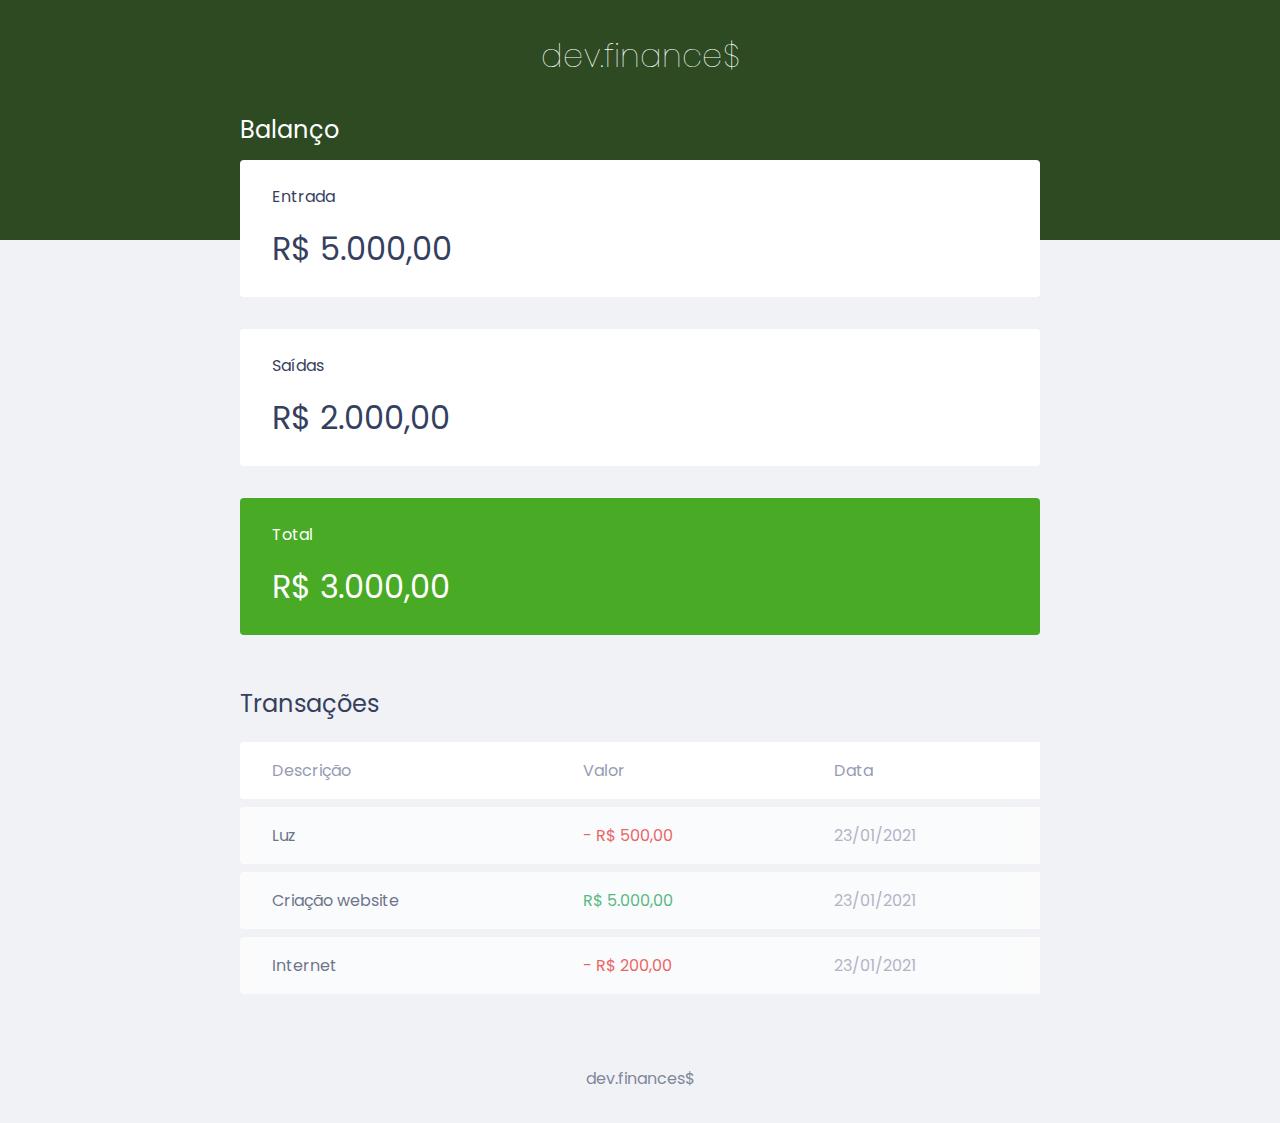
==== Edição01/index.html @ bace44fc "Inicio dos projetos ensinados do discover da rocketseat" ====
<!DOCTYPE html>
<html lang="pt-br">
<head>
    <meta charset="UTF-8">
    <meta http-equiv="X-UA-Compatible" content="IE=edge">
    <meta name="viewport" content="width=device-width, initial-scale=1.0">
    <title>dev.finances$</title>
    <link rel="stylesheet" href="styles.css">
    <link rel="preconnect" href="https://fonts.googleapis.com">
    <link rel="preconnect" href="https://fonts.gstatic.com" crossorigin>
    <link href="https://fonts.googleapis.com/css2?family=Poppins:ital,wght@0,100;0,400;0,700;1,100;1,400;1,700&display=swap" rel="stylesheet">
</head>
<body>
    <header>
        <h1 id="logo">dev.finance$</h1>
    </header>
   
    <main class="container">
        <section id="balance">
            <h2>Balanço</h2>
            <div class="card">
                <h3>Entrada</h3>
                <p>R$ 5.000,00</p>
            </div>
            <div class="card">
                <h3>Saídas</h3>
                <p>R$ 2.000,00</p>
            </div>
            <div class="card total">
                <h3>Total</h3>
                <p>R$ 3.000,00</p>
            </div>  
        </section>

        <section id="transaction">
            <h2>Transações</h2>
            <table id="data-table">
               <thead>
                 <tr>
                   <th>Descrição</th>
                   <th>Valor</th>
                   <th>Data</th>
                 </tr>
               </thead>
               <tbody>
                 <tr>
                   <td class="description">Luz</td>
                   <td class="expense">- R$ 500,00</td>
                   <td class="date">23/01/2021</td>
                 </tr>
                 <tr>
                   <td class="description">Criação website</td>
                   <td class="income">R$ 5.000,00</td>
                   <td class="date">23/01/2021</td>
                 </tr>
                 <tr>
                   <td class="description">Internet</td>
                   <td class="expense">- R$ 200,00</td>
                   <td class="date">23/01/2021</td>
                 </tr>
               </tbody>
            </table>
        </section>  

    </main>

    <footer>
        <p>dev.finances$</p>
    </footer>
</body>
</html>
---- Edição01/styles.css ----
:root {
    --dark-blue: #363f5f;
}

* {
    margin: 0;
    padding: 0;
    box-sizing: border-box;
}

body {
    background: #f0f2f5;
    font-family: 'Poppins', sans-serif;
}

.container {
    width: min(90vw, 800px);
    margin: auto;
}

h2 {
    margin-top: 3.2rem;
    margin-bottom: 0.8rem;
    color: var(--dark-blue);
    font-weight: normal;
}

header {
    background: #2d4a22;
    padding: 2rem 0rem 10rem;
    text-align: center;
}

#logo {
    color: #ffffff;
    font-weight: 100;
}

#balance {
    margin-top: -8rem;
}

#balance h2 {
    color: #ffffff;
    margin-top: 0;   
}

.card {
    background:#ffffff;
    padding: 1.5rem 2rem;
    border-radius: 0.25rem;
    margin-bottom: 2rem;
    color: var(--dark-blue);
}

.card h3 {
    font-weight: normal;
    font-size: 1rem;
}

.card p {
    font-size: 2rem;
    line-height: 3rem;
    margin-top: 1rem;
}

.card.total {
    background: #49AA26;
    color: #ffffff;
}

#data-table {
    width: 100%;
    border-spacing: 0 0.5rem;
    color: #969cb3;
}

table thead tr th:first-child,
table tbody tr td:first-child {
 border-radius: 0.25rem 0 0 0.25rem;
}


table th {
    background:#ffffff;
    font-weight: normal;
    padding: 1rem 2rem;
    text-align: left;
}

table tbody tr {
    opacity: 0.7;
}

table tbody tr:hover {
    opacity: 1;
}

table tbody td {
    background: #ffffff;
    padding: 1rem 2rem;
}
 
td.description {
    color: var(--dark-blue);
}

td.income {
    color: #12a454
}

td.expense {
    color: #e92929
}

footer {
    text-align: center;
    padding: 4rem 0 2rem;
    color: var(--dark-blue);
    opacity: 0.6;
}
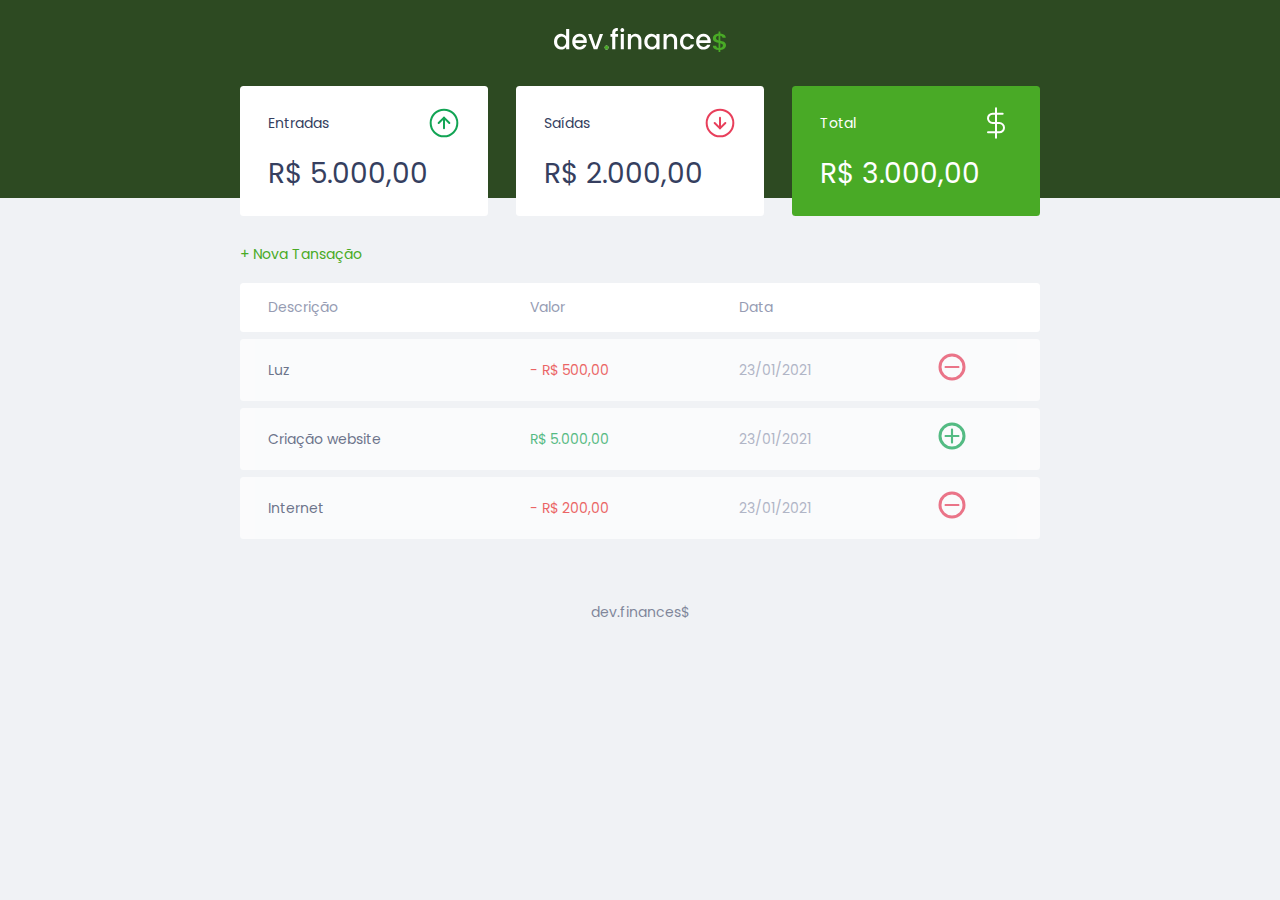
==== commit 14e0ed83: "Segunda aula do discover" ====
--- a/Edição01/index.html
+++ b/Edição01/index.html
@@ -12,34 +12,45 @@
 </head>
 <body>
     <header>
-        <h1 id="logo">dev.finance$</h1>
+        <img src="assets/logo.svg" alt="Logo Dev Finance">
     </header>
    
     <main class="container">
         <section id="balance">
-            <h2>Balanço</h2>
+            <h2 class="sr-only">Balanço</h2>
             <div class="card">
-                <h3>Entrada</h3>
+                <h3>
+                  <span>Entradas</span>
+                  <img src="assets/income.svg" alt="Imagem de entradas"/>
+                </h3>
                 <p>R$ 5.000,00</p>
             </div>
             <div class="card">
-                <h3>Saídas</h3>
+                <h3>
+                  <span>Saídas</span>
+                  <img src="assets/expense.svg" alt="Imagem de saidas"/>
+                </h3>
                 <p>R$ 2.000,00</p>
             </div>
             <div class="card total">
-                <h3>Total</h3>
+                <h3>
+                  <span>Total</span>
+                  <img src="assets/total.svg" alt="Imagem do total"/>
+                </h3>
                 <p>R$ 3.000,00</p>
             </div>  
         </section>
 
         <section id="transaction">
-            <h2>Transações</h2>
+            <h2 class="sr-only">Transações</h2>
+            <a href="#" onclick="Modal.open()" class="button new"> + Nova Tansação</a>
             <table id="data-table">
                <thead>
                  <tr>
                    <th>Descrição</th>
                    <th>Valor</th>
                    <th>Data</th>
+                   <th></th>
                  </tr>
                </thead>
                <tbody>
@@ -47,25 +58,73 @@
                    <td class="description">Luz</td>
                    <td class="expense">- R$ 500,00</td>
                    <td class="date">23/01/2021</td>
+                   <td>
+                     <img src="assets/minus.svg">
+                   </td>
                  </tr>
                  <tr>
                    <td class="description">Criação website</td>
                    <td class="income">R$ 5.000,00</td>
                    <td class="date">23/01/2021</td>
+                   <td>
+                    <img src="assets/plus.svg">
+                   </td>
                  </tr>
-                 <tr>
+                 <tr>      
                    <td class="description">Internet</td>
                    <td class="expense">- R$ 200,00</td>
                    <td class="date">23/01/2021</td>
+                   <td>
+                    <img src="assets/minus.svg">
+                    </td>
                  </tr>
                </tbody>
             </table>
         </section>  
+    </main>
 
-    </main>
+    <div class="modal-overlay">
+      <div class="modal">
+          <div id="form">
+              <h2>Nova Transação</h2>
+              <form action="">
+                  <div class="input-group">
+                      <label class="sr-only" for="description">Descrição</label>
+                      <input type="text" id="description" name="description" placeholder="Descrição">
+                  </div>
+                  <div class="input-group">
+                      <label class="sr-only" for="amount">Valor</label>
+                      <input type="number" step="0.01" id="amount" name="amount" placeholder="0,00">
+                      <small class="help">Use o sinal - (negativo) para despesas e , (virgula) para casas decimais</small>
+                  </div>
+                  <div class="input-group">
+                      <label class="sr-only" for="date">Data</label>
+                      <input type="date" id="date" name="date">
+                  </div>
+                  <div class="input-group actions">
+                       <a href="#" onclick="Modal.close()" class="button cancel">Cancelar</a>
+                       <button>Salvar</button>
+                  </div>
+              </form>
+          </div>
+      </div> 
+    </div>
 
     <footer>
         <p>dev.finances$</p>
     </footer>
+
+    <script>
+        const Modal = {
+          open() {
+            //Open modal (Add class active in modal)
+            document.querySelector('.modal-overlay').classList.add('active')
+          }, 
+          close() {
+            //Close modal (remove class active in modal)
+            document.querySelector('.modal-overlay').classList.remove('active')
+          }
+        }
+    </script>
 </body>
 </html>--- a/Edição01/styles.css
+++ b/Edição01/styles.css
@@ -1,5 +1,9 @@
+/*Global=============================================*/
 :root {
     --dark-blue: #363f5f;
+    --green: #49AA26;
+    --light-green: #3dd705;
+    --red: #e92929;
 }
 
 * {
@@ -8,16 +12,33 @@
     box-sizing: border-box;
 }
 
+html {
+    font-size: 93.75%;
+}
+
 body {
     background: #f0f2f5;
     font-family: 'Poppins', sans-serif;
 }
 
+.sr-only {
+    position: absolute;
+    width: 1px;
+    height: 1px;
+    padding: 0;
+    margin: -1px;
+    overflow: hidden;
+    clip: rect(0, 0, 0, 0);
+    white-space: nowrap;
+    border-width: 0;
+}
+
 .container {
     width: min(90vw, 800px);
     margin: auto;
 }
 
+/*Titles =============================================*/
 h2 {
     margin-top: 3.2rem;
     margin-bottom: 0.8rem;
@@ -25,6 +46,52 @@
     font-weight: normal;
 }
 
+/*Links & Buttons =====================================*/
+a {
+    color: var(--green);
+    text-decoration: none;
+}
+
+a:hover {
+    color: var(--light-green);
+}
+
+button {
+    width: 100%;
+    height: 50px;
+    border: none;
+    color: white;
+    background: var(--green);
+    padding: 0;
+    border-radius: 0.25rem;
+    cursor: pointer;
+}
+
+button:hover {
+    background: var(--light-green);
+}
+
+.button.new {
+    display: inline-block;
+    margin-bottom: 0.8rem;
+}
+
+.button.cancel {
+    color: var(--red);
+    border: 2px var(--red) solid;
+    border-radius: 0.25rem;
+    height: 50px;
+    display: flex;
+    align-items: center;
+    justify-content: center;
+    opacity: 0.6;
+}
+
+.button.cancel:hover {
+    opacity: 1;
+}
+
+/*Header ==============================================*/
 header {
     background: #2d4a22;
     padding: 2rem 0rem 10rem;
@@ -56,6 +123,9 @@
 .card h3 {
     font-weight: normal;
     font-size: 1rem;
+    display: flex;
+    align-items: center;
+    justify-content: space-between;
 }
 
 .card p {
@@ -65,8 +135,15 @@
 }
 
 .card.total {
-    background: #49AA26;
+    background: var(--green);
     color: #ffffff;
+}
+
+/*Table ==============================================*/
+#transaction {
+    display: block;
+    width: 100%;
+    overflow-x: auto;
 }
 
 #data-table {
@@ -77,7 +154,12 @@
 
 table thead tr th:first-child,
 table tbody tr td:first-child {
- border-radius: 0.25rem 0 0 0.25rem;
+ border-radius: 0.25rem 0rem 0rem 0.25rem;
+}
+
+table thead tr th:last-child,
+table tbody tr td:last-child {
+ border-radius: 0rem 0.25rem 0.25rem 0rem;
 }
 
 
@@ -110,12 +192,85 @@
 }
 
 td.expense {
-    color: #e92929
-}
-
+    color: var(--red);
+}
+
+/*Modal =========================================*/
+.modal-overlay {
+    width: 100%;
+    height: 100%;
+    background-color: rgba(0, 0, 0, 0.7);
+    position: fixed;
+    top: 0;
+    display: flex;
+    align-items: center;
+    justify-content: center;
+    opacity: 0;
+    visibility: hidden;
+}
+
+.modal-overlay.active {
+    opacity: 1;
+    visibility: visible;
+}
+
+.modal {
+    background: #F0F2f5;
+    padding: 2.4rem;    
+}
+
+/*Form =========================================*/
+#form {
+    max-width: 500px;
+}
+
+#form h2 {
+    margin-top: 0;
+}
+
+input {
+    border: none;
+    border-radius: 0.2rem;
+    padding: 0.8rem;
+    width: 100%;
+}
+
+.input-group {
+    margin-top: 0.8rem;
+}
+
+.input-group small {
+    opacity: 0.4;
+}
+
+.input-group.actions {
+    display: flex;
+    justify-content: space-between;
+    align-items: center;
+}
+
+.input-group.actions .button,
+.input-group.actions button {
+    width: 48%;
+}
+
+
+/*Footer =========================================*/
 footer {
     text-align: center;
     padding: 4rem 0 2rem;
     color: var(--dark-blue);
     opacity: 0.6;
 }
+
+/*Responsive =========================================*/
+@media (min-width: 800px) {
+    html {
+        font-size: 87.5%;
+    }
+    #balance {
+        display: grid;
+        grid-template-columns: 1fr 1fr 1fr;
+        gap: 2rem;
+    }
+}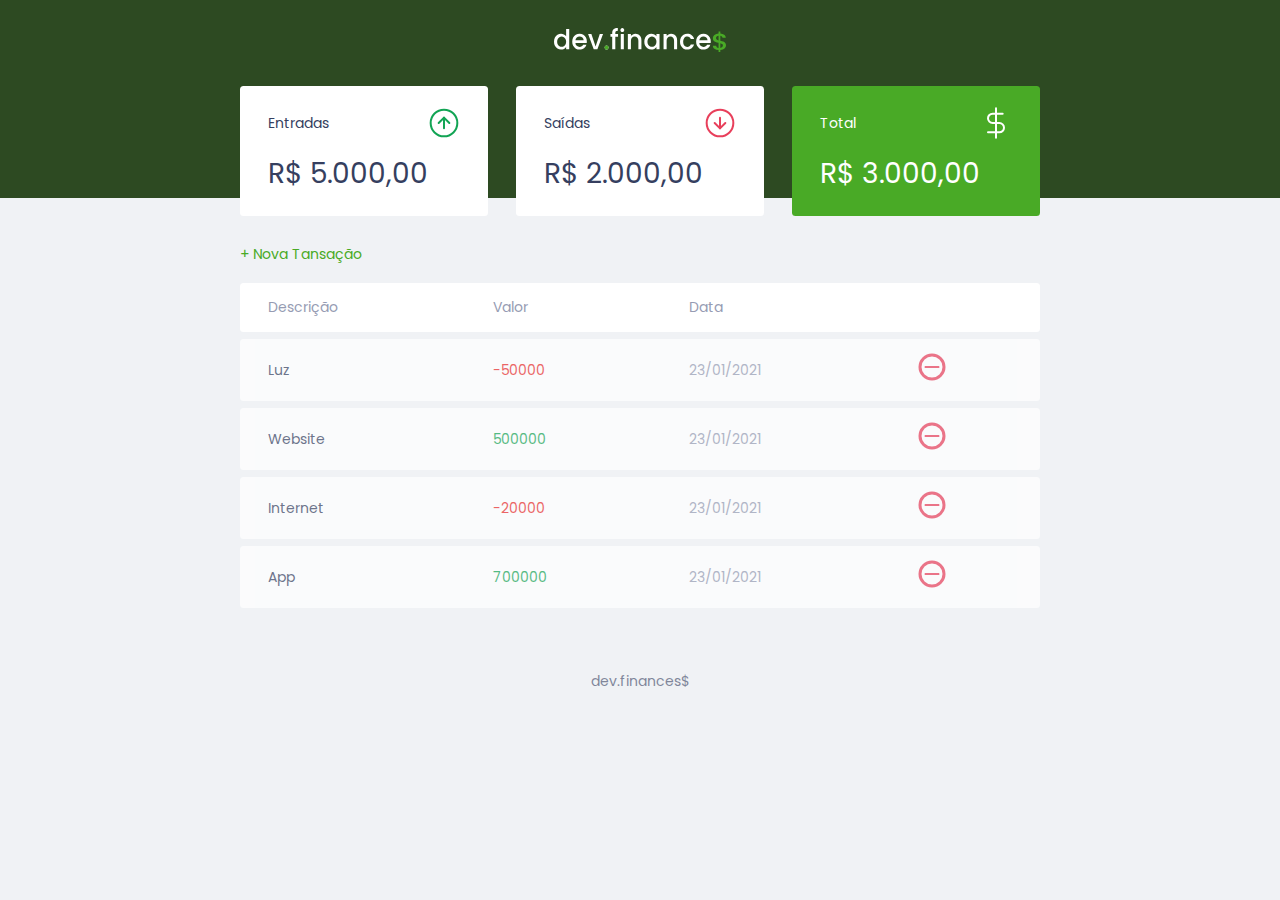
==== commit 645581c4: "Programando os primeiros scripts do app" ====
--- a/Edição01/index.html
+++ b/Edição01/index.html
@@ -54,30 +54,7 @@
                  </tr>
                </thead>
                <tbody>
-                 <tr>
-                   <td class="description">Luz</td>
-                   <td class="expense">- R$ 500,00</td>
-                   <td class="date">23/01/2021</td>
-                   <td>
-                     <img src="assets/minus.svg">
-                   </td>
-                 </tr>
-                 <tr>
-                   <td class="description">Criação website</td>
-                   <td class="income">R$ 5.000,00</td>
-                   <td class="date">23/01/2021</td>
-                   <td>
-                    <img src="assets/plus.svg">
-                   </td>
-                 </tr>
-                 <tr>      
-                   <td class="description">Internet</td>
-                   <td class="expense">- R$ 200,00</td>
-                   <td class="date">23/01/2021</td>
-                   <td>
-                    <img src="assets/minus.svg">
-                    </td>
-                 </tr>
+        
                </tbody>
             </table>
         </section>  
@@ -114,17 +91,8 @@
         <p>dev.finances$</p>
     </footer>
 
-    <script>
-        const Modal = {
-          open() {
-            //Open modal (Add class active in modal)
-            document.querySelector('.modal-overlay').classList.add('active')
-          }, 
-          close() {
-            //Close modal (remove class active in modal)
-            document.querySelector('.modal-overlay').classList.remove('active')
-          }
-        }
+    <script src="/Edição01/scripts.js">
+        
     </script>
 </body>
 </html>--- a/Edição01/styles.css
+++ b/Edição01/styles.css
@@ -217,6 +217,7 @@
 .modal {
     background: #F0F2f5;
     padding: 2.4rem;    
+    position: relative;
 }
 
 /*Form =========================================*/
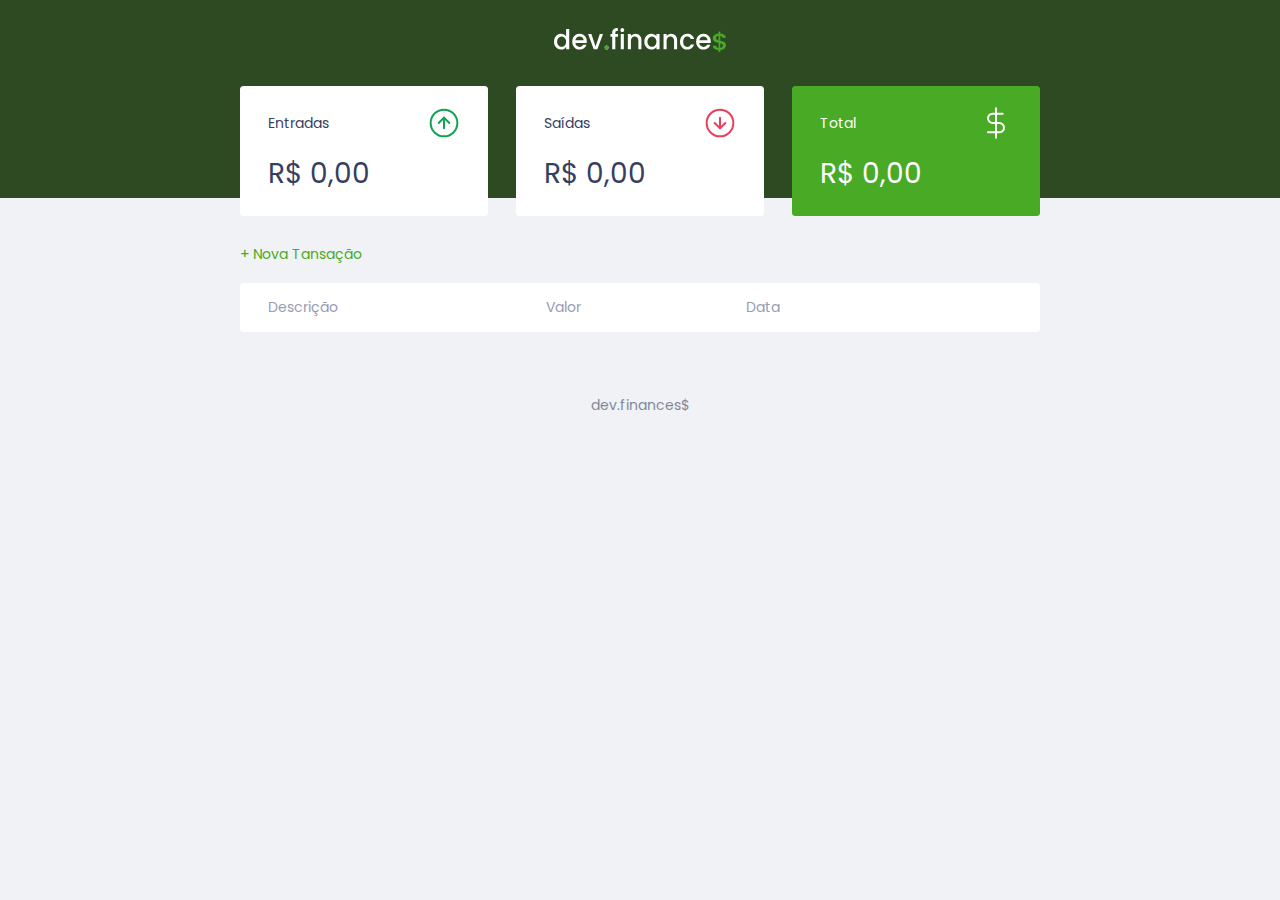
==== commit 230fc685: "Conclusão da terceira aula da maratona" ====
--- a/Edição01/index.html
+++ b/Edição01/index.html
@@ -23,21 +23,21 @@
                   <span>Entradas</span>
                   <img src="assets/income.svg" alt="Imagem de entradas"/>
                 </h3>
-                <p>R$ 5.000,00</p>
+                <p id="incomeDisplay">R$ 0,00</p>
             </div>
             <div class="card">
                 <h3>
                   <span>Saídas</span>
                   <img src="assets/expense.svg" alt="Imagem de saidas"/>
                 </h3>
-                <p>R$ 2.000,00</p>
+                <p id="expenseDisplay">R$ 0,00</p>
             </div>
             <div class="card total">
                 <h3>
                   <span>Total</span>
                   <img src="assets/total.svg" alt="Imagem do total"/>
                 </h3>
-                <p>R$ 3.000,00</p>
+                <p id="totalDisplay">R$ 0,00</p>
             </div>  
         </section>
 
@@ -64,7 +64,7 @@
       <div class="modal">
           <div id="form">
               <h2>Nova Transação</h2>
-              <form action="">
+              <form action="" onsubmit="Form.submit(event)">
                   <div class="input-group">
                       <label class="sr-only" for="description">Descrição</label>
                       <input type="text" id="description" name="description" placeholder="Descrição">
@@ -91,7 +91,7 @@
         <p>dev.finances$</p>
     </footer>
 
-    <script src="/Edição01/scripts.js">
+    <script src="scripts.js">
         
     </script>
 </body>
--- a/Edição01/styles.css
+++ b/Edição01/styles.css
@@ -240,7 +240,7 @@
     margin-top: 0.8rem;
 }
 
-.input-group small {
+.input-group .help {
     opacity: 0.4;
 }
 
